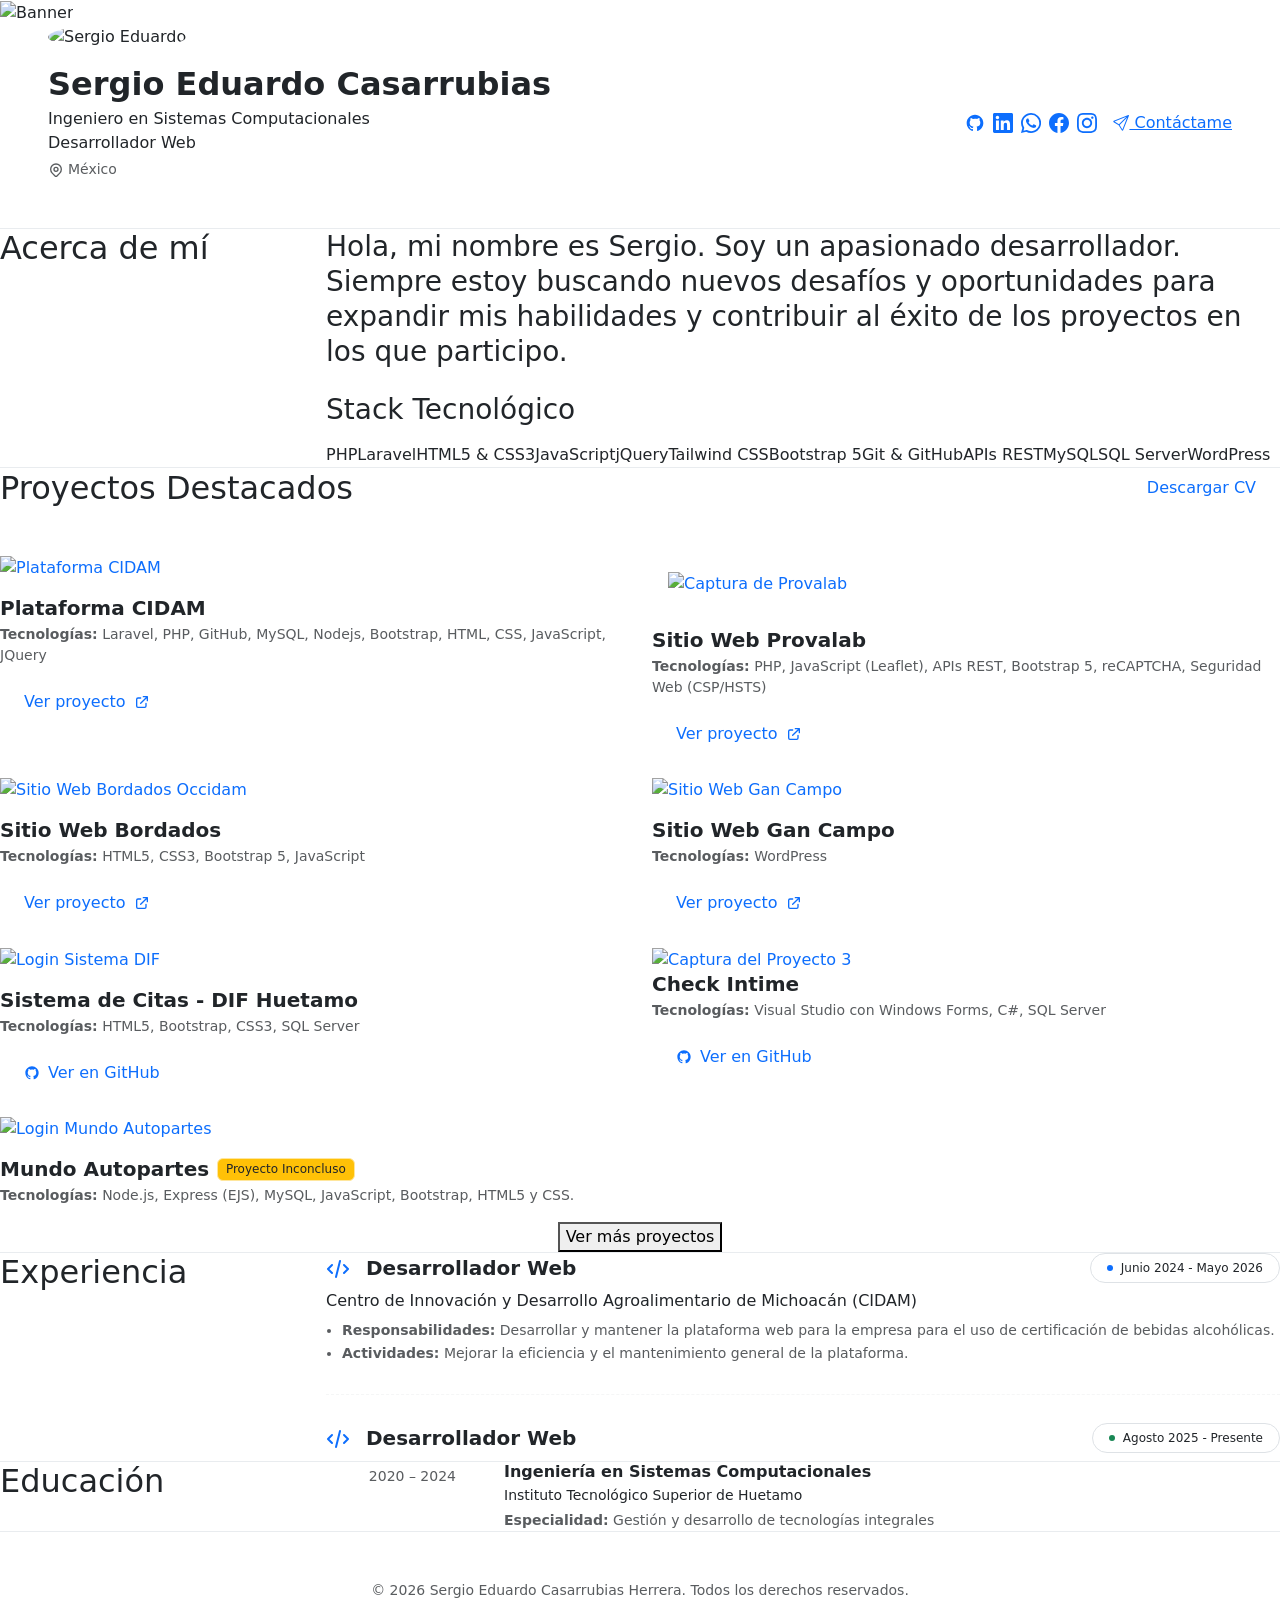
==== index.html @ d7d3e7ab "fix: ocultar proyectos qualitechai" ====
<!DOCTYPE html>
<html lang="es">

<head>
    <meta charset="UTF-8">
    <meta name="viewport" content="width=device-width, initial-scale=1.0">
    <title>Portafolio - Sergio Eduardo</title>
    <meta name="description"
        content="Portafolio de Sergio Eduardo Casarrubias, desarrollador web especializado en Laravel, PHP y Bootstrap.">
    <meta name="keywords"
        content="desarrollador web México, Laravel developer, PHP, Bootstrap 5, programador backend, portafolio desarrollador">
    <meta name="author" content="Sergio Eduardo Casarrubias">

    <meta property="og:image:width" content="1200">
    <meta property="og:image:height" content="630">
    <meta property="og:locale" content="es_MX">
    <meta property="og:site_name" content="Portafolio Sergio Eduardo">
    <meta property="og:title" content="Sergio Eduardo | Desarrollador Web">
    <meta property="og:description"
        content="Portafolio profesional con proyectos en Laravel, PHP y desarrollo web moderno.">
    <meta property="og:image" content="https://sergio-eduardo500.github.io/porta/src/images/logo.png">
    <meta property="og:url" content="https://sergio-eduardo500.github.io/porta/">
    <meta property="og:type" content="website">

    <meta name="twitter:card" content="summary_large_image">
    <meta name="twitter:title" content="Sergio Eduardo | Desarrollador Web">
    <meta name="twitter:description" content="Portafolio profesional con proyectos en Laravel y PHP.">
    <meta name="twitter:image" content="https://sergio-eduardo500.github.io/porta/src/images/logo.png">

    <meta name="robots" content="index, follow">
    <meta name="theme-color" content="#A1A1A1">

    <link rel="canonical" href="https://sergio-eduardo500.github.io/porta/">
    <link rel="apple-touch-icon" href="src/images/logo.png">
    <link rel="icon" href="src/images/logo.png" type="image/png">

    <link href="https://cdn.jsdelivr.net/npm/bootstrap@5.3.2/dist/css/bootstrap.min.css" rel="stylesheet">

    <link href="https://fonts.googleapis.com/css2?family=Inter:wght@400;500;600;700&display=swap" rel="stylesheet">
    <link rel="stylesheet" href="src/styles/style.css">


</head>

<body>

    <main class="main-wrapper">

        <section class="border-bottom border-light-subtle">
            <img src="src/images/hero-sec/wallpaperbetter.com_1680x1050 (2).jpg" alt="Banner" class="hero-banner">

            <div class="px-4 px-md-5 pb-5">
                <div class="avatar-wrapper mb-3">
                    <img src="src/images/hero-sec/WhatsApp Image 2026-04-06 at 1.34.43 PM.jpeg" alt="Sergio Eduardo"
                        class="avatar-img rounded-circle">
                    <span class="status-dot rounded-circle"></span>
                </div>

                <div class="d-flex flex-column flex-md-row justify-content-between align-items-md-center gap-4">
                    <div>
                        <h1 class="fs-2 fw-semibold mb-1">Sergio Eduardo Casarrubias</h1>
                        <p class="text-purple fw-medium mb-1">
                            Ingeniero en Sistemas Computacionales <br>Desarrollador Web
                        </p>
                        <!--  <p class="text-purple fw-medium mb-1">Desarrollador Web</p> -->
                        <p class="text-muted small d-flex align-items-center gap-1 mb-0">
                            <svg width="16" height="16" fill="none" stroke="currentColor" viewBox="0 0 24 24">
                                <path stroke-linecap="round" stroke-linejoin="round" stroke-width="2"
                                    d="M17.657 16.657L13.414 20.9a1.998 1.998 0 01-2.827 0l-4.243-4.243a8 8 0 1111.314 0z">
                                </path>
                                <path stroke-linecap="round" stroke-linejoin="round" stroke-width="2"
                                    d="M15 11a3 3 0 11-6 0 3 3 0 016 0z"></path>
                            </svg>
                            México
                        </p>
                    </div>

                    <div class="d-flex align-items-center gap-2 flex-wrap flex-md-nowrap">

                        <a href="https://github.com/Sergio-eduardo500" target="_blank" class="social-btn"
                            title="GitHub">
                            <svg width="20" height="20" fill="currentColor" viewBox="0 0 24 24">
                                <path fill-rule="evenodd" clip-rule="evenodd"
                                    d="M12 2C6.477 2 2 6.477 2 12c0 4.42 2.865 8.166 6.839 9.489.5.092.682-.217.682-.482 0-.237-.008-.866-.013-1.699-2.782.603-3.369-1.34-3.369-1.34-.454-1.156-1.11-1.462-1.11-1.462-.908-.62.069-.608.069-.608 1.003.07 1.531 1.03 1.531 1.03.892 1.529 2.341 1.087 2.91.831.092-.646.35-1.086.636-1.336-2.22-.253-4.555-1.11-4.555-4.943 0-1.091.39-1.984 1.029-2.683-.103-.253-.446-1.27.098-2.647 0 0 .84-.269 2.75 1.025A9.578 9.578 0 0112 6.836c.85.004 1.705.114 2.504.336 1.909-1.294 2.747-1.025 2.747-1.025.546 1.377.203 2.394.1 2.647.64.699 1.028 1.592 1.028 2.683 0 3.842-2.339 4.687-4.566 4.935.359.309.678.919.678 1.852 0 1.336-.012 2.415-.012 2.743 0 .267.18.578.688.48C19.138 20.161 22 16.418 22 12c0-5.523-4.477-10-10-10z" />
                            </svg>
                        </a>

                        <a href="https://linkedin.com/in/sergio-casarrubias500" target="_blank" class="social-btn"
                            title="LinkedIn">
                            <svg width="20" height="20" fill="currentColor" viewBox="0 0 24 24">
                                <path
                                    d="M20.447 20.452h-3.554v-5.569c0-1.328-.027-3.037-1.852-3.037-1.853 0-2.136 1.445-2.136 2.939v5.667H9.351V9h3.414v1.561h.046c.477-.9 1.637-1.85 3.37-1.85 3.601 0 4.267 2.37 4.267 5.455v6.286zM5.337 7.433c-1.144 0-2.063-.926-2.063-2.065 0-1.138.92-2.063 2.063-2.063 1.14 0 2.064.925 2.064 2.063 0 1.139-.925 2.065-2.064 2.065zm1.782 13.019H3.555V9h3.564v11.452zM22.225 0H1.771C.792 0 0 .774 0 1.729v20.542C0 23.227.792 24 1.771 24h20.451C23.2 24 24 23.227 24 22.271V1.729C24 .774 23.2 0 22.222 0h.003z" />
                            </svg>
                        </a>
                        <a href="https://wa.me/5214351205089" target="_blank" class="social-btn" title="WhatsApp">
                            <svg width="20" height="20" fill="currentColor" viewBox="0 0 24 24">
                                <path
                                    d="M20.52 3.48A11.94 11.94 0 0012.06 0C5.4 0 .01 5.39.01 12.05c0 2.12.55 4.18 1.6 6L0 24l6.13-1.6a12.02 12.02 0 005.93 1.52h.01c6.66 0 12.05-5.39 12.05-12.05 0-3.22-1.25-6.25-3.6-8.39zM12.07 21.9h-.01a9.9 9.9 0 01-5.05-1.39l-.36-.21-3.64.95.97-3.55-.24-.37a9.86 9.86 0 01-1.52-5.28C2.22 6.6 6.62 2.2 12.06 2.2c2.65 0 5.14 1.03 7.01 2.9a9.86 9.86 0 012.9 7c0 5.45-4.4 9.85-9.9 9.85zm5.44-7.36c-.3-.15-1.77-.87-2.05-.97-.27-.1-.47-.15-.67.15-.2.3-.77.97-.94 1.17-.17.2-.35.22-.65.07-.3-.15-1.26-.46-2.4-1.46-.89-.79-1.49-1.76-1.67-2.06-.17-.3-.02-.46.13-.61.14-.14.3-.35.45-.52.15-.17.2-.3.3-.5.1-.2.05-.37-.02-.52-.07-.15-.67-1.6-.92-2.2-.24-.58-.49-.5-.67-.51h-.57c-.2 0-.52.07-.8.37-.27.3-1.05 1.02-1.05 2.48s1.08 2.87 1.23 3.07c.15.2 2.12 3.24 5.14 4.54.72.31 1.28.5 1.72.64.72.23 1.38.2 1.9.12.58-.09 1.77-.72 2.02-1.42.25-.7.25-1.3.17-1.42-.07-.12-.27-.2-.57-.35z" />
                            </svg>
                        </a>
                        <a href="https://facebook.com/sergiocasarrubias500" target="_blank" class="social-btn"
                            title="Facebook">
                            <svg width="20" height="20" fill="currentColor" viewBox="0 0 24 24">
                                <path
                                    d="M24 12.073c0-6.627-5.373-12-12-12s-12 5.373-12 12c0 5.99 4.388 10.954 10.125 11.854v-8.385H7.078v-3.47h3.047V9.43c0-3.007 1.792-4.669 4.533-4.669 1.312 0 2.686.235 2.686.235v2.953H15.83c-1.491 0-1.956.925-1.956 1.874v2.25h3.328l-.532 3.47h-2.796v8.385C19.612 23.027 24 18.062 24 12.073z" />
                            </svg>
                        </a>

                        <a href="https://instagram.com/sergiokasa5" target="_blank" class="social-btn"
                            title="Instagram">
                            <svg width="20" height="20" fill="currentColor" viewBox="0 0 24 24">
                                <path
                                    d="M12 2.163c3.204 0 3.584.012 4.85.07 3.252.148 4.771 1.691 4.919 4.919.058 1.265.069 1.645.069 4.849 0 3.205-.012 3.584-.069 4.849-.149 3.225-1.664 4.771-4.919 4.919-1.266.058-1.644.07-4.85.07-3.204 0-3.584-.012-4.849-.07-3.26-.149-4.771-1.699-4.919-4.92-.058-1.265-.07-1.644-.07-4.849 0-3.204.013-3.583.07-4.849.149-3.227 1.664-4.771 4.919-4.919 1.266-.057 1.645-.069 4.849-.069zm0-2.163c-3.259 0-3.667.014-4.947.072-4.358.2-6.78 2.618-6.98 6.98-.059 1.281-.073 1.689-.073 4.948 0 3.259.014 3.668.072 4.948.2 4.358 2.618 6.78 6.98 6.98 1.281.058 1.689.072 4.948.072 3.259 0 3.668-.014 4.948-.072 4.354-.2 6.782-2.618 6.979-6.98.059-1.28.073-1.689.073-4.948 0-3.259-.014-3.667-.072-4.947-.196-4.354-2.617-6.78-6.979-6.98-1.281-.059-1.69-.073-4.949-.073zm0 5.838c-3.403 0-6.162 2.759-6.162 6.162s2.759 6.163 6.162 6.163 6.162-2.759 6.162-6.163c0-3.403-2.759-6.162-6.162-6.162zm0 10.162c-2.209 0-4-1.79-4-4 0-2.209 1.791-4 4-4s4 1.791 4 4c0 2.21-1.791 4-4 4zm6.406-11.845c-.796 0-1.441.645-1.441 1.44s.645 1.44 1.441 1.44c.795 0 1.439-.645 1.439-1.44s-.644-1.44-1.439-1.44z" />
                            </svg>
                        </a>


                        <a href="mailto:sergiocasarrubias500@gmail.com" class="btn-contacto ms-2">
                            <svg width="16" height="16" fill="currentColor" viewBox="0 0 16 16">
                                <path
                                    d="M15.854.146a.5.5 0 0 1 .11.54l-5.819 14.547a.75.75 0 0 1-1.329.124l-3.178-4.995L.643 7.184a.75.75 0 0 1 .124-1.33L15.314.037a.5.5 0 0 1 .54.11ZM6.636 10.07l2.761 4.338L14.13 2.576 6.636 10.07Zm6.787-8.201L1.591 6.602l4.339 2.76 7.494-7.493Z" />
                            </svg>
                            Contáctame
                        </a>
                    </div>

                </div>
            </div>
        </section>

        <section class="section-padding border-bottom border-light-subtle bg-about-me">
            <div class="row">
                <div class="col-12 col-md-3 mb-4 mb-md-0">
                    <h2 class="section-title">
                        Acerca de mí
                    </h2>
                </div>
                <div class="col-12 col-md-9">
                    <p class="fs-3 text-dark lh-sm mb-4">
                        Hola, mi nombre es Sergio. Soy un <span class="bg-highlight">apasionado desarrollador</span>.
                        Siempre estoy buscando nuevos desafíos y oportunidades para expandir mis habilidades y
                        contribuir al éxito de los proyectos en los que participo.
                    </p>

                    <div>
                        <h3 class="section-title mb-3">Stack Tecnológico</h3>
                        <div class="d-flex flex-wrap">
                            <span class="service-tag">PHP</span>
                            <span class="service-tag">Laravel</span>
                            <span class="service-tag">HTML5 & CSS3</span>
                            <span class="service-tag">JavaScript</span>
                            <span class="service-tag">jQuery</span>
                            <span class="service-tag">Tailwind CSS</span>
                            <span class="service-tag">Bootstrap 5</span>
                            <span class="service-tag">Git & GitHub</span>
                            <span class="service-tag">APIs REST</span>
                            <span class="service-tag">MySQL</span>
                            <span class="service-tag">SQL Server</span>
                            <span class="service-tag">WordPress</span>
                        </div>
                    </div>
                </div>
            </div>
        </section>

        <section class="section-padding border-bottom border-light-subtle">
            <div
                class="d-flex flex-column flex-md-row justify-content-between align-items-start align-items-md-center mb-5 gap-3">
                <h2 class="section-title mb-0">Proyectos Destacados</h2>
                <a href="src/docs/CV_Sergio_Eduardo_2026.pdf" download
                    class="btn-contacto rounded-5 px-4 py-2 text-decoration-none">
                    Descargar CV
                </a>
            </div>

            <div class="row g-4">

                <div class="col-12 col-md-6 work-card">
                    <!-- <div class="work-card-img-wrapper rounded-1 mb-3">
                        <img src="src/images/occidam_login.png" alt="Plataforma CIDAM" class="work-card-img">
                    </div> -->
                    <a href="detalle.html?id=cidam" class="text-decoration-none d-block">
                        <div class="work-card-img-wrapper rounded-1 mb-3 hover-zoom"> <img
                                src="src/images/occidam_login.png" alt="Plataforma CIDAM" class="work-card-img">
                        </div>
                    </a>

                    <h3 class="fs-5 fw-semibold text-dark mb-1">Plataforma CIDAM</h3>
                    <p class="text-muted small mb-3"><strong>Tecnologías:</strong> Laravel, PHP, GitHub, MySQL, Nodejs,
                        Bootstrap, HTML, CSS,
                        JavaScript, JQuery</p>

                    <a href="https://occidam.com/login" target="_blank"
                        class="btn-contacto rounded-pill btn-sm d-inline-flex align-items-center gap-2 px-4 py-2 text-decoration-none fw-medium">
                        Ver proyecto
                        <svg width="16" height="16" fill="none" stroke="currentColor" stroke-width="2"
                            viewBox="0 0 24 24">
                            <path stroke-linecap="round" stroke-linejoin="round"
                                d="M10 6H6a2 2 0 00-2 2v10a2 2 0 002 2h10a2 2 0 002-2v-4M14 4h6m0 0v6m0-6L10 14"></path>
                        </svg>
                    </a>
                </div>

                <!-- <div class="col-12 col-md-6 work-card">
                    <a href="detalle.html?id=qualitechai" class="text-decoration-none d-block">
                        <div class="work-card-img-wrapper rounded-1 mb-3">
                            <img src="src/images/qualitechai/sgc.qualitechai.com_login.png" alt="Qualitech AI"
                                class="work-card-img">
                        </div>
                    </a>
                    <h3 class="fs-5 fw-semibold text-dark mb-1">Qualitech AI</h3>
                    <p class="text-muted small mb-3"><strong>Tecnologías:</strong> Laravel, PHP, GitHub, MySQL, Nodejs,
                        Bootstrap4, HTML, CSS,
                        JavaScript, JQuery</p>

                    <a href="https://sgc.qualitechai.com/login" target="_blank"
                        class="btn-contacto rounded-pill btn-sm d-inline-flex align-items-center gap-2 px-4 py-2 text-decoration-none fw-medium">
                        Ver proyecto
                        <svg width="16" height="16" fill="none" stroke="currentColor" stroke-width="2"
                            viewBox="0 0 24 24">
                            <path stroke-linecap="round" stroke-linejoin="round"
                                d="M10 6H6a2 2 0 00-2 2v10a2 2 0 002 2h10a2 2 0 002-2v-4M14 4h6m0 0v6m0-6L10 14"></path>
                        </svg>
                    </a>
                </div> -->

                <div class="col-12 col-md-6 work-card">
                    <a href="detalle.html?id=provalab" class="text-decoration-none d-block">
                        <div class="work-card-img-wrapper rounded-1 mb-3">
                            <img src="src/images/provalab/provalab.occidam.com_login.png" alt="Captura de Provalab"
                                class="work-card-img" style="object-fit: contain; padding: 1rem;">
                        </div>
                    </a>

                    <h3 class="fs-5 fw-semibold text-dark mb-1">Sitio Web Provalab</h3>
                    <p class="text-muted small mb-3">
                        <strong>Tecnologías:</strong> PHP, JavaScript (Leaflet), APIs REST, Bootstrap 5, reCAPTCHA,
                        Seguridad Web (CSP/HSTS)
                    </p>
                    <a href="https://provalab.occidam.com/" target="_blank"
                        class="btn-contacto rounded-pill btn-sm d-inline-flex align-items-center gap-2 px-4 py-2 text-decoration-none fw-medium">
                        Ver proyecto
                        <svg width="16" height="16" fill="none" stroke="currentColor" stroke-width="2"
                            viewBox="0 0 24 24">
                            <path stroke-linecap="round" stroke-linejoin="round"
                                d="M10 6H6a2 2 0 00-2 2v10a2 2 0 002 2h10a2 2 0 002-2v-4M14 4h6m0 0v6m0-6L10 14"></path>
                        </svg>
                    </a>
                </div>


               <!--  <div class="col-12 col-md-6 work-card">
                    <a href="detalle.html?id=sitio-qualitechai" class="text-decoration-none d-block">
                        <div class="work-card-img-wrapper rounded-1 mb-3">
                            <img src="src/images/qualitechai/qualitechai.com_index.png" alt="Sitio Web Qualitech AI"
                                class="work-card-img">
                        </div>
                    </a>
                    <h3 class="fs-5 fw-semibold text-dark mb-1">Sitio Web Qualitech AI</h3>

                    <p class="text-muted small mb-3">
                        <strong>Tecnologías:</strong> Tailwind CSS, PHP, JavaScript, HTML5
                    </p>

                    <a href="https://qualitechai.com/" target="_blank"
                        class="btn-contacto rounded-pill btn-sm d-inline-flex align-items-center gap-2 px-4 py-2 text-decoration-none fw-medium">
                        Ver proyecto
                        <svg width="16" height="16" fill="none" stroke="currentColor" stroke-width="2"
                            viewBox="0 0 24 24">
                            <path stroke-linecap="round" stroke-linejoin="round"
                                d="M10 6H6a2 2 0 00-2 2v10a2 2 0 002 2h10a2 2 0 002-2v-4M14 4h6m0 0v6m0-6L10 14"></path>
                        </svg>
                    </a>
                </div> -->

                <div class="col-12 col-md-6 work-card proyecto-extra">
                    <a href="detalle.html?id=sitio-bordados" class="text-decoration-none d-block">
                        <div class="work-card-img-wrapper rounded-1 mb-3">
                            <img src="src/images/bordados/bordados.occidam.com_index.html.png"
                                alt="Sitio Web Bordados Occidam" class="work-card-img">
                        </div>
                    </a>


                    <h3 class="fs-5 fw-semibold text-dark mb-1">Sitio Web Bordados</h3>

                    <p class="text-muted small mb-3">
                        <strong>Tecnologías:</strong> HTML5, CSS3, Bootstrap 5, JavaScript
                    </p>

                    <a href="https://bordados.occidam.com/index.html" target="_blank"
                        class="btn-contacto rounded-pill btn-sm d-inline-flex align-items-center gap-2 px-4 py-2 text-decoration-none fw-medium">
                        Ver proyecto
                        <svg width="16" height="16" fill="none" stroke="currentColor" stroke-width="2"
                            viewBox="0 0 24 24">
                            <path stroke-linecap="round" stroke-linejoin="round"
                                d="M10 6H6a2 2 0 00-2 2v10a2 2 0 002 2h10a2 2 0 002-2v-4M14 4h6m0 0v6m0-6L10 14"></path>
                        </svg>
                    </a>
                </div>

                <div class="col-12 col-md-6 work-card proyecto-extra">
                    <a href="detalle.html?id=sitio-gan-campo" class="text-decoration-none d-block">
                        <div class="work-card-img-wrapper rounded-1 mb-3">
                            <img src="src/images/gan_campo/gancampo.com.png" alt="Sitio Web Gan Campo"
                                class="work-card-img">
                        </div>
                    </a>
                    <h3 class="fs-5 fw-semibold text-dark mb-1">Sitio Web Gan Campo</h3>

                    <p class="text-muted small mb-3">
                        <strong>Tecnologías:</strong> WordPress
                    </p>

                    <a href="https://gancampo.com/" target="_blank"
                        class="btn-contacto rounded-pill btn-sm d-inline-flex align-items-center gap-2 px-4 py-2 text-decoration-none fw-medium">
                        Ver proyecto
                        <svg width="16" height="16" fill="none" stroke="currentColor" stroke-width="2"
                            viewBox="0 0 24 24">
                            <path stroke-linecap="round" stroke-linejoin="round"
                                d="M10 6H6a2 2 0 00-2 2v10a2 2 0 002 2h10a2 2 0 002-2v-4M14 4h6m0 0v6m0-6L10 14"></path>
                        </svg>
                    </a>
                </div>

                <div class="col-12 col-md-6 work-card proyecto-extra">
                    <a href="detalle.html?id=sistema-citas-dif" class="text-decoration-none d-block">
                        <div class="work-card-img-wrapper rounded-1 mb-3">
                            <img src="src/images/dif/login-dif.png" alt="Login Sistema DIF" class="work-card-img"
                                style="object-fit: cover;">
                        </div>
                    </a>
                    <h3 class="fs-5 fw-semibold text-dark mb-1">Sistema de Citas - DIF Huetamo</h3>
                   
                    <p class="text-muted small mb-3">
                        <strong>Tecnologías:</strong> HTML5, Bootstrap, CSS3, SQL Server
                    </p>
                    <a href="https://github.com/Sergio-eduardo500/AppDIF-Huetamo.git" target="_blank"
                        class="btn-contacto rounded-pill btn-sm d-inline-flex align-items-center gap-2 px-4 py-2 text-decoration-none fw-medium">
                        <svg width="16" height="16" fill="currentColor" viewBox="0 0 24 24">
                            <path fill-rule="evenodd" clip-rule="evenodd"
                                d="M12 2C6.477 2 2 6.477 2 12c0 4.42 2.865 8.166 6.839 9.489.5.092.682-.217.682-.482 0-.237-.008-.866-.013-1.699-2.782.603-3.369-1.34-3.369-1.34-.454-1.156-1.11-1.462-1.11-1.462-.908-.62.069-.608.069-.608 1.003.07 1.531 1.03 1.531 1.03.892 1.529 2.341 1.087 2.91.831.092-.646.35-1.086.636-1.336-2.22-.253-4.555-1.11-4.555-4.943 0-1.091.39-1.984 1.029-2.683-.103-.253-.446-1.27.098-2.647 0 0 .84-.269 2.75 1.025A9.578 9.578 0 0112 6.836c.85.004 1.705.114 2.504.336 1.909-1.294 2.747-1.025 2.747-1.025.546 1.377.203 2.394.1 2.647.64.699 1.028 1.592 1.028 2.683 0 3.842-2.339 4.687-4.566 4.935.359.309.678.919.678 1.852 0 1.336-.012 2.415-.012 2.743 0 .267.18.578.688.48C19.138 20.161 22 16.418 22 12c0-5.523-4.477-10-10-10z" />
                        </svg>
                        Ver en GitHub
                    </a> 
                </div>

                <div class="col-12 col-md-6 work-card proyecto-extra" role="button">
                    <a href="detalle.html?id=check-intime" class="text-decoration-none d-block">
                        <div class="work-card-img-wrapper rounded-1">
                            <img src="src/images/check/login_S.png" alt="Captura del Proyecto 3" class="work-card-img">
                        </div>
                    </a>
                    <h3 class="fs-5 fw-semibold text-dark mb-1">Check Intime</h3>
                    <p class="text-muted small"><strong>Tecnologías:</strong> Visual Studio con Windows Forms, C#, SQL
                        Server</p>
                     <a href="https://github.com/Sergio-eduardo500/check-intime.git" target="_blank"
                        class="btn-contacto rounded-pill btn-sm d-inline-flex align-items-center gap-2 px-4 py-2 text-decoration-none fw-medium">
                        <svg width="16" height="16" fill="currentColor" viewBox="0 0 24 24">
                            <path fill-rule="evenodd" clip-rule="evenodd"
                                d="M12 2C6.477 2 2 6.477 2 12c0 4.42 2.865 8.166 6.839 9.489.5.092.682-.217.682-.482 0-.237-.008-.866-.013-1.699-2.782.603-3.369-1.34-3.369-1.34-.454-1.156-1.11-1.462-1.11-1.462-.908-.62.069-.608.069-.608 1.003.07 1.531 1.03 1.531 1.03.892 1.529 2.341 1.087 2.91.831.092-.646.35-1.086.636-1.336-2.22-.253-4.555-1.11-4.555-4.943 0-1.091.39-1.984 1.029-2.683-.103-.253-.446-1.27.098-2.647 0 0 .84-.269 2.75 1.025A9.578 9.578 0 0112 6.836c.85.004 1.705.114 2.504.336 1.909-1.294 2.747-1.025 2.747-1.025.546 1.377.203 2.394.1 2.647.64.699 1.028 1.592 1.028 2.683 0 3.842-2.339 4.687-4.566 4.935.359.309.678.919.678 1.852 0 1.336-.012 2.415-.012 2.743 0 .267.18.578.688.48C19.138 20.161 22 16.418 22 12c0-5.523-4.477-10-10-10z" />
                        </svg>
                        Ver en GitHub
                    </a> 
                </div>

                <div class="col-12 col-md-6 work-card proyecto-extra">
                    <a href="detalle.html?id=mundo-autopartes" class="text-decoration-none d-block">
                        <div class="work-card-img-wrapper rounded-1 mb-3">
                            <img src="src/images/Autopartes/login_mundoA.png" alt="Login Mundo Autopartes"
                                class="work-card-img" style="object-fit: cover;">
                        </div>
                    </a>

                    <div class="d-flex align-items-center gap-2 mb-1">
                        <h3 class="fs-5 fw-semibold text-dark mb-0">Mundo Autopartes</h3>
                        <span class="badge bg-warning text-dark border border-warning-subtle small fw-medium">Proyecto
                            Inconcluso</span>
                    </div>

                    <p class="text-muted small mb-3">
                        <strong>Tecnologías:</strong> Node.js, Express (EJS), MySQL, JavaScript, Bootstrap, HTML5 y CSS.
                    </p>

                    <!--  <a href="https://github.com/Sergio-eduardo500/TU_REPOSITORIO" target="_blank"
                        class="btn btn-dark rounded-pill btn-sm d-inline-flex align-items-center gap-2 px-4 py-2 text-decoration-none fw-medium">
                        <svg width="16" height="16" fill="currentColor" viewBox="0 0 24 24">
                            <path fill-rule="evenodd" clip-rule="evenodd"
                                d="M12 2C6.477 2 2 6.477 2 12c0 4.42 2.865 8.166 6.839 9.489.5.092.682-.217.682-.482 0-.237-.008-.866-.013-1.699-2.782.603-3.369-1.34-3.369-1.34-.454-1.156-1.11-1.462-1.11-1.462-.908-.62.069-.608.069-.608 1.003.07 1.531 1.03 1.531 1.03.892 1.529 2.341 1.087 2.91.831.092-.646.35-1.086.636-1.336-2.22-.253-4.555-1.11-4.555-4.943 0-1.091.39-1.984 1.029-2.683-.103-.253-.446-1.27.098-2.647 0 0 .84-.269 2.75 1.025A9.578 9.578 0 0112 6.836c.85.004 1.705.114 2.504.336 1.909-1.294 2.747-1.025 2.747-1.025.546 1.377.203 2.394.1 2.647.64.699 1.028 1.592 1.028 2.683 0 3.842-2.339 4.687-4.566 4.935.359.309.678.919.678 1.852 0 1.336-.012 2.415-.012 2.743 0 .267.18.578.688.48C19.138 20.161 22 16.418 22 12c0-5.523-4.477-10-10-10z" />
                        </svg>
                        Ver código en GitHub
                    </a> -->
                </div>


            </div>

            <div class="text-center mt-0">
                <button id="btnVerMas" class="btn-ver-mas">
                    Ver más proyectos
                </button>
            </div>

        </section>

        <section class="section-padding border-bottom border-light-subtle">
            <div class="row">
                <div class="col-12 col-md-3 mb-4 mb-md-0">
                    <h2 class="section-title">Experiencia</h2>
                </div>

                <div class="col-12 col-md-9 d-flex flex-column gap-4">
                    <div>
                        <div
                            class="d-flex flex-column flex-md-row justify-content-between align-items-start align-items-md-center mb-2 gap-2">
                            <div class="d-flex align-items-center gap-3">
                                <div class="text-primary" style="width: 24px; height: 24px;">
                                    <svg fill="none" stroke="currentColor" stroke-width="2" viewBox="0 0 24 24">
                                        <path stroke-linecap="round" stroke-linejoin="round"
                                            d="M10 20l4-16m4 4l4 4-4 4M6 16l-4-4 4-4"></path>
                                    </svg>
                                </div>
                                <h3 class="fs-5 fw-semibold mb-0">Desarrollador Web</h3>
                            </div>
                            <span
                                class="badge bg-white text-dark border rounded-pill fw-normal px-3 py-2 d-flex align-items-center gap-2">
                                <span class="bg-primary rounded-circle" style="width: 6px; height: 6px;"></span>
                                Junio 2024 - Mayo 2026
                            </span>
                        </div>

                        <h4 class="fs-6 text-dark mb-2">Centro de Innovación y Desarrollo Agroalimentario de Michoacán
                            (CIDAM)</h4>

                        <ul class="text-muted small ps-3 mb-0" style="line-height: 1.7;">
                            <li><strong>Responsabilidades:</strong> Desarrollar y mantener la plataforma web para la
                                empresa para el uso de certificación de bebidas alcohólicas.</li>
                            <li><strong>Actividades:</strong> Mejorar la eficiencia y el mantenimiento general de la
                                plataforma.</li>
                        </ul>
                    </div>

                    <!-- section 2 -->
                    <hr class="border-secondary border-opacity-25 border-dashed my-1" style="border-style: dashed;">

                    <div>
                        <div
                            class="d-flex flex-column flex-md-row justify-content-between align-items-start align-items-md-center mb-2 gap-2">
                            <div class="d-flex align-items-center gap-3">
                                <div class="text-primary" style="width: 24px; height: 24px;">
                                    <svg fill="none" stroke="currentColor" stroke-width="2" viewBox="0 0 24 24">
                                        <path stroke-linecap="round" stroke-linejoin="round"
                                            d="M10 20l4-16m4 4l4 4-4 4M6 16l-4-4 4-4"></path>
                                    </svg>
                                </div>
                                <h3 class="fs-5 fw-semibold mb-0">Desarrollador Web</h3>
                            </div>
                            <span
                                class="badge bg-white text-dark border rounded-pill fw-normal px-3 py-2 d-flex align-items-center gap-2">
                                <span class="bg-success rounded-circle" style="width: 6px; height: 6px;"></span>
                                Agosto 2025 - Presente </span>
                        </div>
                        <!-- <h4 class="fs-6 text-dark mb-2">Qualitech AI</h4>
                        <ul class="text-muted small ps-3 mb-0" style="line-height: 1.7;">
                            <li><strong>Proyecto Principal:</strong> Desarrollo del Sistema de Gestión de Calidad
                                (ERP-17025) para la automatización, trazabilidad y control de procesos en laboratorios y
                                entornos regulados.</li>
                            <li><strong>Actividades:</strong> Creación de plataformas empresariales a medida, desarrollo
                                de sitios web desde cero y optimización de interfaces centradas en la experiencia del
                                usuario.</li>
                            <li><strong>Tecnologías:</strong> PHP, Laravel, JavaScript, HTML5 y CSS3.</li>
                        </ul> -->
                    </div>

                </div>
            </div>
        </section>


        <section class="section-padding border-bottom border-light-subtle">
            <div class="row">
                <div class="col-12 col-md-3 mb-4 mb-md-0">
                    <h2 class="section-title">Educación</h2>
                </div>
                <div class="col-12 col-md-9 timeline-container">
                    <div class="timeline-line"></div>

                    <div class="d-flex flex-column gap-5">
                        <div class="d-flex flex-column flex-md-row gap-2 gap-md-4">
                            <div class="text-muted small timeline-date text-md-end pt-1"
                                style="width: 130px; flex-shrink: 0;">2020 – 2024</div>
                            <div class="timeline-dot flex-shrink-0"></div>
                            <div>
                                <h4 class="fs-6 fw-semibold mb-1">Ingeniería en Sistemas Computacionales</h4>
                                <p class="text-dark fw-medium small mb-1">Instituto Tecnológico Superior de Huetamo</p>
                                <p class="text-muted small mb-0"><strong>Especialidad:</strong> Gestión y desarrollo de
                                    tecnologías integrales</p>
                            </div>
                        </div>
                    </div>
                </div>
            </div>
        </section>




    </main>
    <footer class="py-4 mt-4 text-center text-muted small">
        <p class="mb-1">&copy; 2026 Sergio Eduardo Casarrubias Herrera. Todos los derechos reservados.</p>
        <p class="mb-0">
        </p>
    </footer>

    <script src="src/js/main.js"></script>
    <script src="https://cdn.jsdelivr.net/npm/bootstrap@5.3.2/dist/js/bootstrap.bundle.min.js"></script>
</body>

</html>
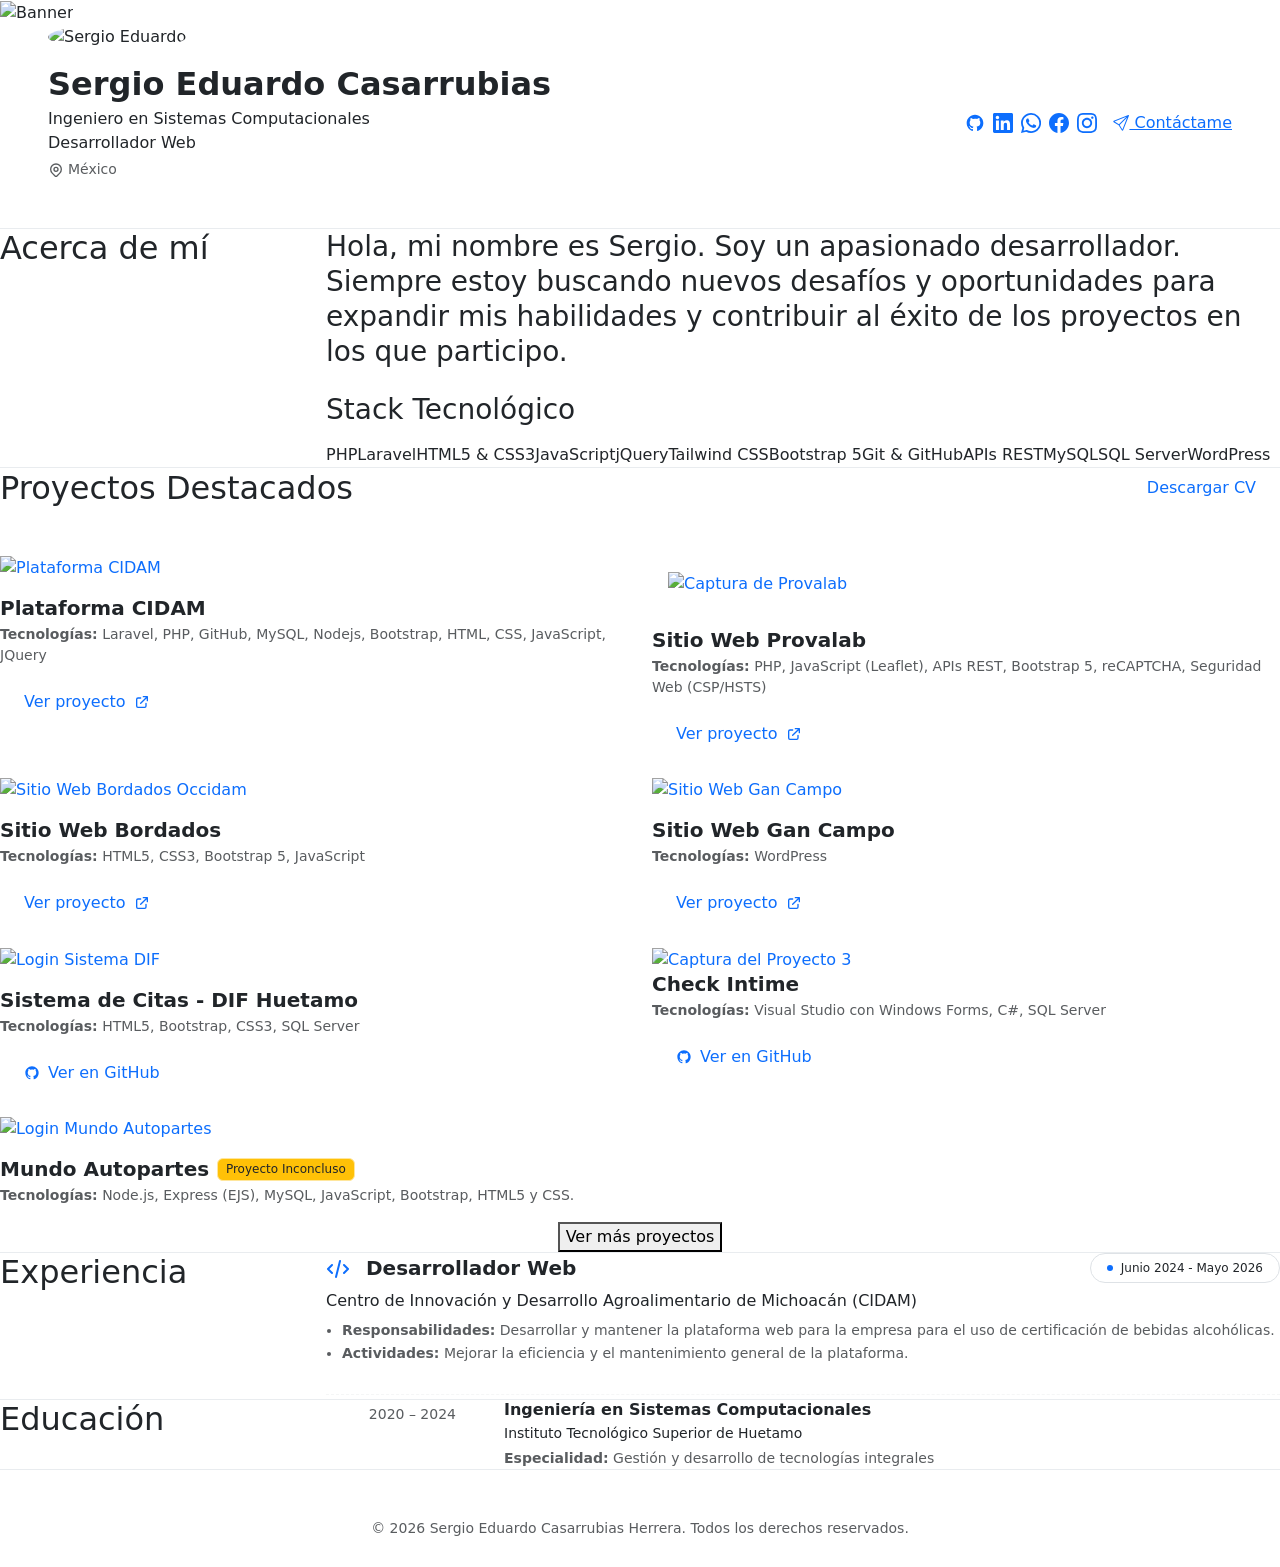
==== commit 181f7590: ",...." ====
--- a/index.html
+++ b/index.html
@@ -443,7 +443,7 @@
                     <!-- section 2 -->
                     <hr class="border-secondary border-opacity-25 border-dashed my-1" style="border-style: dashed;">
 
-                    <div>
+                    <!-- <div>
                         <div
                             class="d-flex flex-column flex-md-row justify-content-between align-items-start align-items-md-center mb-2 gap-2">
                             <div class="d-flex align-items-center gap-3">
@@ -460,7 +460,7 @@
                                 <span class="bg-success rounded-circle" style="width: 6px; height: 6px;"></span>
                                 Agosto 2025 - Presente </span>
                         </div>
-                        <!-- <h4 class="fs-6 text-dark mb-2">Qualitech AI</h4>
+                        <h4 class="fs-6 text-dark mb-2">Qualitech AI</h4>
                         <ul class="text-muted small ps-3 mb-0" style="line-height: 1.7;">
                             <li><strong>Proyecto Principal:</strong> Desarrollo del Sistema de Gestión de Calidad
                                 (ERP-17025) para la automatización, trazabilidad y control de procesos en laboratorios y
@@ -469,8 +469,8 @@
                                 de sitios web desde cero y optimización de interfaces centradas en la experiencia del
                                 usuario.</li>
                             <li><strong>Tecnologías:</strong> PHP, Laravel, JavaScript, HTML5 y CSS3.</li>
-                        </ul> -->
-                    </div>
+                        </ul>
+                    </div> -->
 
                 </div>
             </div>
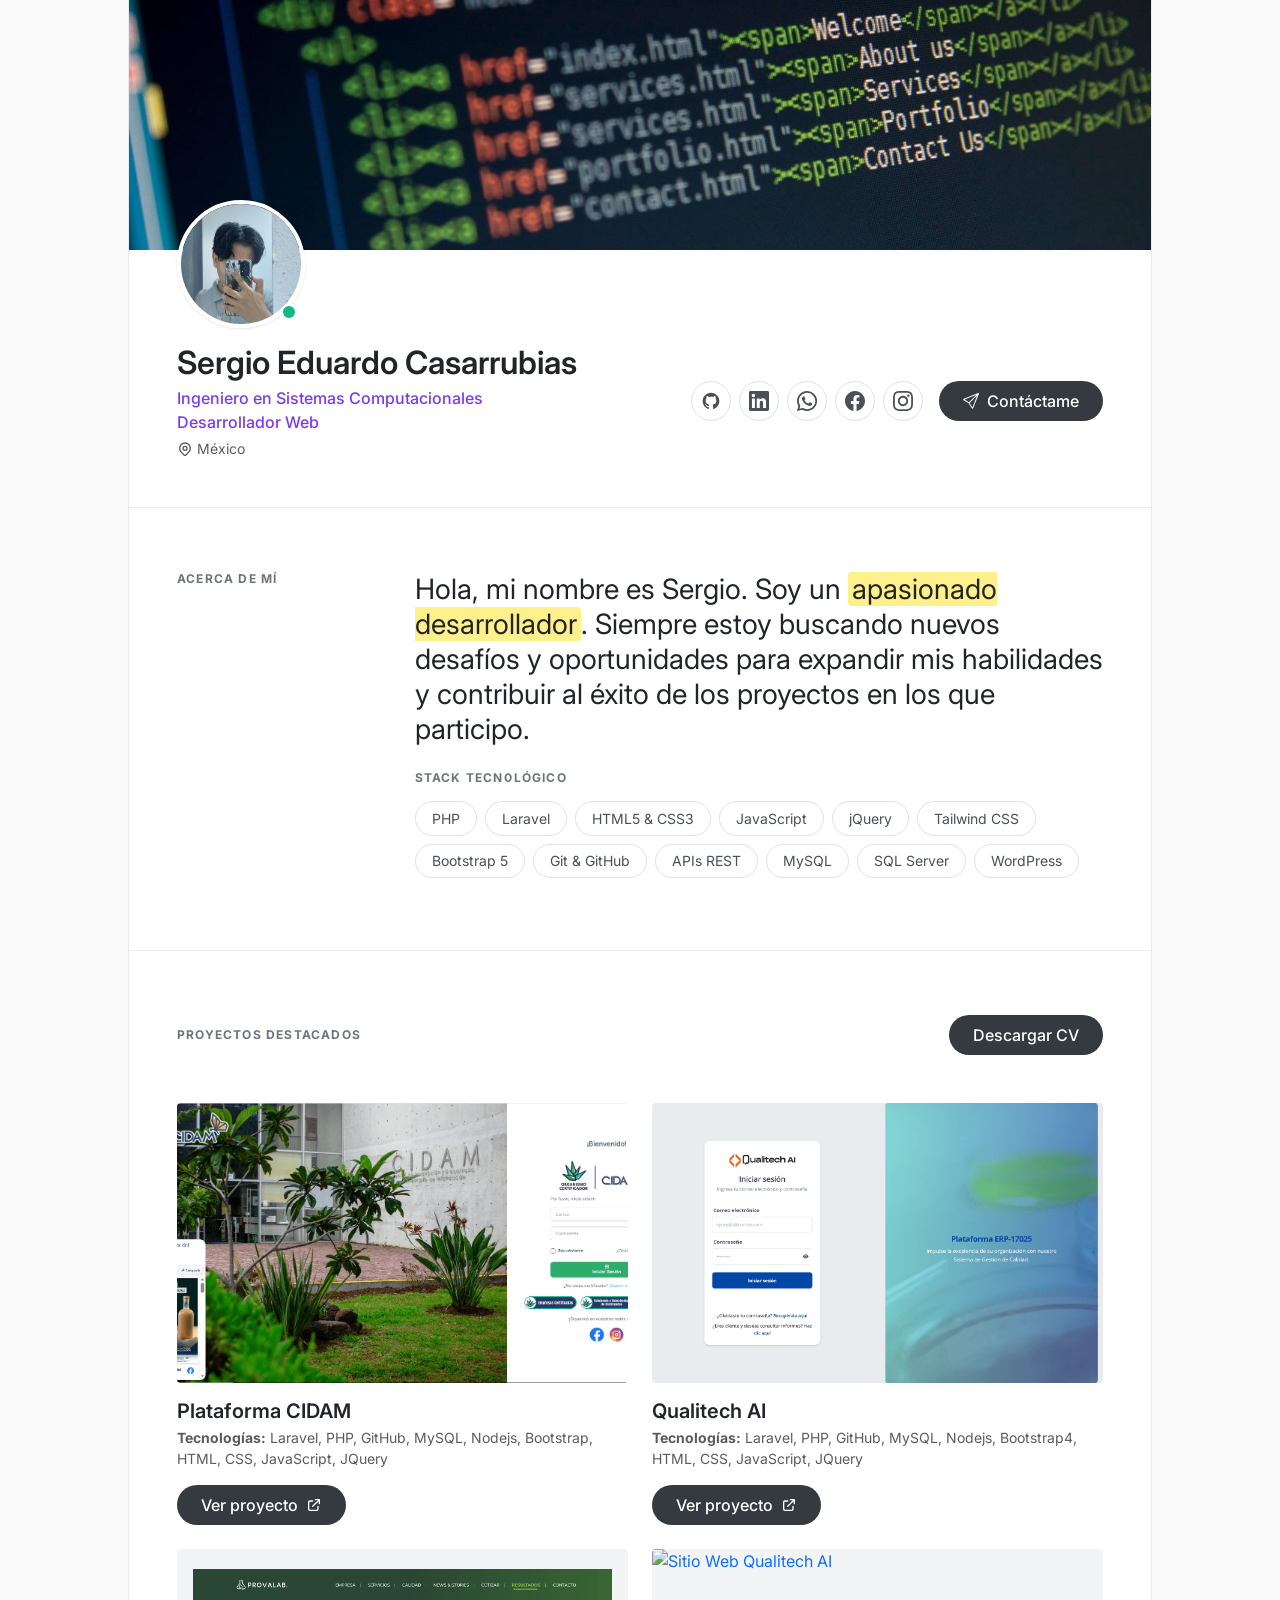
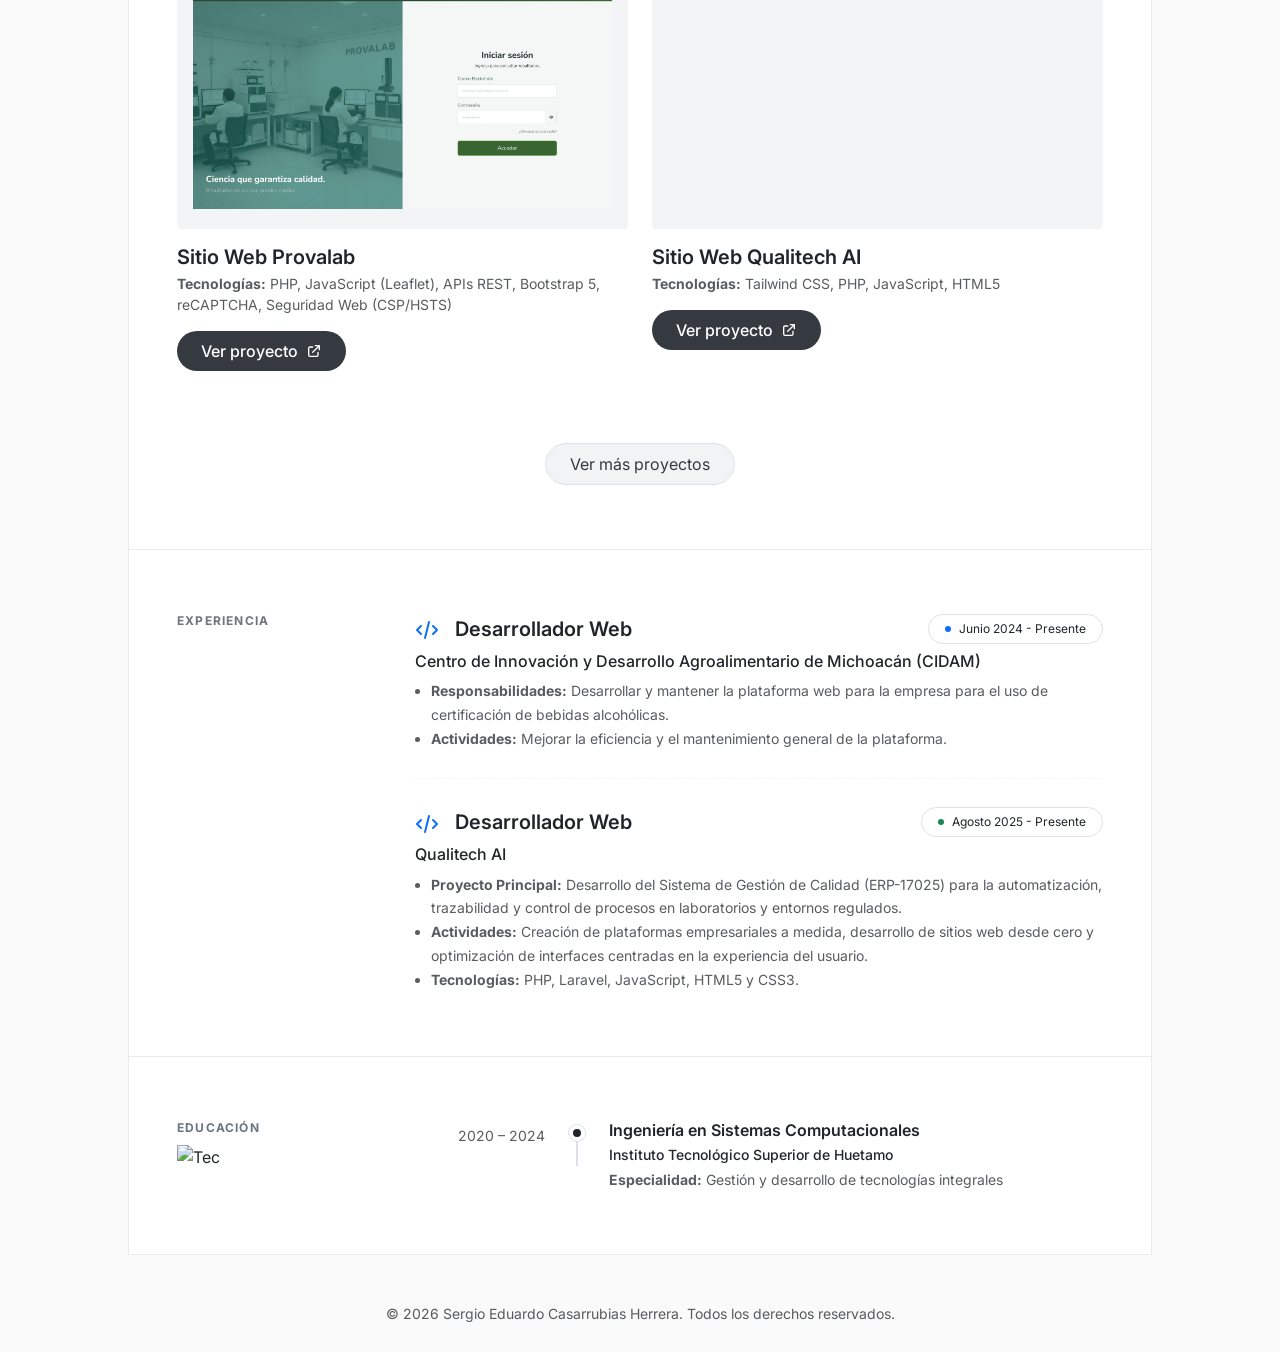
==== commit 379920a8: "Refactor code structure for improved readability and maintainability" ====
--- a/index.html
+++ b/index.html
@@ -51,7 +51,7 @@
 
             <div class="px-4 px-md-5 pb-5">
                 <div class="avatar-wrapper mb-3">
-                    <img src="src/images/hero-sec/WhatsApp Image 2026-04-06 at 1.34.43 PM.jpeg" alt="Sergio Eduardo"
+                    <img src="src/images/hero-sec/photo_profile.jpeg" alt="Sergio Eduardo"
                         class="avatar-img rounded-circle">
                     <span class="status-dot rounded-circle"></span>
                 </div>
@@ -201,7 +201,7 @@
                     </a>
                 </div>
 
-                <!-- <div class="col-12 col-md-6 work-card">
+                <div class="col-12 col-md-6 work-card">
                     <a href="detalle.html?id=qualitechai" class="text-decoration-none d-block">
                         <div class="work-card-img-wrapper rounded-1 mb-3">
                             <img src="src/images/qualitechai/sgc.qualitechai.com_login.png" alt="Qualitech AI"
@@ -222,7 +222,7 @@
                                 d="M10 6H6a2 2 0 00-2 2v10a2 2 0 002 2h10a2 2 0 002-2v-4M14 4h6m0 0v6m0-6L10 14"></path>
                         </svg>
                     </a>
-                </div> -->
+                </div>
 
                 <div class="col-12 col-md-6 work-card">
                     <a href="detalle.html?id=provalab" class="text-decoration-none d-block">
@@ -249,7 +249,7 @@
                 </div>
 
 
-               <!--  <div class="col-12 col-md-6 work-card">
+                <div class="col-12 col-md-6 work-card">
                     <a href="detalle.html?id=sitio-qualitechai" class="text-decoration-none d-block">
                         <div class="work-card-img-wrapper rounded-1 mb-3">
                             <img src="src/images/qualitechai/qualitechai.com_index.png" alt="Sitio Web Qualitech AI"
@@ -271,7 +271,7 @@
                                 d="M10 6H6a2 2 0 00-2 2v10a2 2 0 002 2h10a2 2 0 002-2v-4M14 4h6m0 0v6m0-6L10 14"></path>
                         </svg>
                     </a>
-                </div> -->
+                </div>
 
                 <div class="col-12 col-md-6 work-card proyecto-extra">
                     <a href="detalle.html?id=sitio-bordados" class="text-decoration-none d-block">
@@ -425,7 +425,7 @@
                             <span
                                 class="badge bg-white text-dark border rounded-pill fw-normal px-3 py-2 d-flex align-items-center gap-2">
                                 <span class="bg-primary rounded-circle" style="width: 6px; height: 6px;"></span>
-                                Junio 2024 - Mayo 2026
+                                Junio 2024 - Presente
                             </span>
                         </div>
 
@@ -443,7 +443,7 @@
                     <!-- section 2 -->
                     <hr class="border-secondary border-opacity-25 border-dashed my-1" style="border-style: dashed;">
 
-                    <!-- <div>
+                    <div>
                         <div
                             class="d-flex flex-column flex-md-row justify-content-between align-items-start align-items-md-center mb-2 gap-2">
                             <div class="d-flex align-items-center gap-3">
@@ -470,18 +470,20 @@
                                 usuario.</li>
                             <li><strong>Tecnologías:</strong> PHP, Laravel, JavaScript, HTML5 y CSS3.</li>
                         </ul>
-                    </div> -->
+                    </div>
 
                 </div>
             </div>
         </section>
-
 
         <section class="section-padding border-bottom border-light-subtle">
             <div class="row">
                 <div class="col-12 col-md-3 mb-4 mb-md-0">
                     <h2 class="section-title">Educación</h2>
-                </div>
+                    <img src="src/images/tec.png" alt="Tec" class="logo-tec">
+                </div>
+        
+                
                 <div class="col-12 col-md-9 timeline-container">
                     <div class="timeline-line"></div>
 
@@ -505,6 +507,7 @@
 
 
 
+
     </main>
     <footer class="py-4 mt-4 text-center text-muted small">
         <p class="mb-1">&copy; 2026 Sergio Eduardo Casarrubias Herrera. Todos los derechos reservados.</p>
--- a/src/styles/style.css
+++ b/src/styles/style.css
@@ -0,0 +1,253 @@
+body {
+    font-family: 'Inter', sans-serif;
+    background-color: #fafafa;
+}
+
+/* Contenedor principal que simula una página tipo documento */
+.main-wrapper {
+    max-width: 1024px;
+    margin: 0 auto;
+    background-color: #ffffff;
+    border-left: 1px solid #e9ecef;
+    border-right: 1px solid #e9ecef;
+    min-height: 100vh;
+}
+.bg-about-me {
+    background-image: url('../images/about-me/about-me-bg.svg');
+    background-repeat: no-repeat;
+    background-position: center center;
+    background-size: cover;
+}
+
+/* Hero Image */
+.hero-banner {
+    height: 250px;
+    width: 100%;
+    object-fit: cover;
+    background-color: #e9ecef;
+}
+
+/* Avatar */
+.avatar-wrapper {
+    margin-top: -64px;
+    position: relative;
+    display: inline-block;
+}
+
+.avatar-img {
+    width: 128px;
+    height: 128px;
+    object-fit: cover;
+    border: 4px solid #ffffff;
+    box-shadow: 0 1px 3px rgba(0, 0, 0, 0.1);
+}
+
+.status-dot {
+    width: 16px;
+    height: 16px;
+    background-color: #10b981;
+    border: 2px solid #ffffff;
+    position: absolute;
+    bottom: 8px;
+    right: 8px;
+}
+
+/* Tipografía y utilidades personalizadas */
+.section-title {
+    font-size: 0.75rem;
+    font-weight: 700;
+    letter-spacing: 0.1em;
+    text-transform: uppercase;
+    color: #6c757d;
+}
+
+.text-purple {
+    color: #7C3AED;
+}
+
+.bg-highlight {
+    background-color: #FEF08A;
+    padding: 0 4px;
+    border-radius: 4px;
+}
+
+.social-btn {
+    width: 40px;
+    height: 40px;
+    display: flex;
+    align-items: center;
+    justify-content: center;
+    border: 1px solid #dee2e6;
+    color: #495057;
+    border-radius: 50%;
+    text-decoration: none;
+    transition: all 0.25s ease;
+    flex-shrink: 0;
+    background: #fff;
+}
+
+.social-btn:hover {
+    background-color: #f1f3f5;
+    color: #212529;
+    transform: translateY(-4px) scale(1.08); /* 👈 movimiento */
+    box-shadow: 0 8px 18px rgba(0,0,0,0.15); /* 👈 profundidad */
+    border-color: #ced4da;
+}
+.btn-contacto {
+    background: #343a40; /* gris oscuro elegante */
+    color: #fff;
+    border: none;
+    border-radius: 50px;
+    padding: 0.5rem 1.5rem;
+    display: inline-flex;
+    align-items: center;
+    gap: 0.5rem;
+    font-weight: 500;
+    text-decoration: none;
+    transition: all 0.3s ease;
+}
+
+.btn-contacto:hover {
+    background: #495057; /* gris más claro */
+    transform: translateY(-3px) scale(1.03);
+    box-shadow: 0 8px 18px rgba(0,0,0,0.2);
+    color: #fff;
+}
+
+.btn-contacto:active {
+    transform: scale(0.96);
+    box-shadow: 0 4px 10px rgba(0,0,0,0.15);
+}
+
+.service-tag {
+    font-size: 0.875rem;
+    color: #495057;
+    border: 1px solid #dee2e6;
+    padding: 0.35rem 1rem;
+    border-radius: 50px;
+    display: inline-block;
+    margin-right: 0.5rem;
+    margin-bottom: 0.5rem;
+    transition: all 0.3s ease;
+    cursor: pointer;
+    background: #fff;
+}
+
+.service-tag:hover {
+    background: #e9ecef; /* gris suave */
+    color: #343a40; /* gris más oscuro */
+    border-color: #ced4da;
+    transform: translateY(-3px) scale(1.05);
+    box-shadow: 0 6px 15px rgba(0,0,0,0.1);
+}
+/* Tarjetas de Trabajos */
+.work-card-img-wrapper {
+    background-color: #f3f4f6;
+    height: 280px;
+    overflow: hidden;
+    display: flex;
+    align-items: center;
+    justify-content: center;
+    margin-bottom: 1rem;
+}
+
+.work-card-img {
+    width: 100%;
+    height: 100%;
+    object-fit: cover;
+    transition: transform 0.3s ease;
+}
+
+.work-card:hover .work-card-img {
+    transform: scale(1.05);
+}
+
+/* section ver mas */
+.proyecto-extra {
+    opacity: 0;
+    transform: translateY(30px) scale(0.98);
+    max-height: 0;
+    overflow: hidden;
+    pointer-events: none;
+    transition: all 0.5s ease;
+}
+
+.proyecto-extra.show {
+    opacity: 1;
+    transform: translateY(0) scale(1);
+    max-height: 600px;
+    pointer-events: auto;
+}
+.btn-ver-mas {
+    background: #f1f3f5;
+    color: #343a40;
+    border: 1px solid #dee2e6;
+    border-radius: 50px;
+    padding: 0.5rem 1.5rem;
+    transition: all 0.3s ease;
+}
+
+.btn-ver-mas:hover {
+    background: #e9ecef;
+    transform: translateY(-2px);
+    box-shadow: 0 6px 15px rgba(0,0,0,0.1);
+}
+
+
+
+
+
+/* Timeline en Educación */
+.timeline-container {
+    position: relative;
+}
+
+.timeline-line {
+    position: absolute;
+    left: 173px;
+    top: 8px;
+    bottom: 24px;
+    width: 2px;
+    background-color: #dee2e6;
+}
+.timeline-dot {
+    width: 16px;
+    height: 16px;
+    background-color: #212529;
+    border: 4px solid #ffffff;
+    border-radius: 50%;
+    box-shadow: 0 0 0 1px #dee2e6;
+    margin-top: 4px;
+    position: relative;
+    z-index: 2;
+}
+.logo-tec {
+    height: 50px;
+    width: auto;
+}
+
+
+
+@media (max-width: 767px) {
+
+    .timeline-line,
+    .timeline-dot {
+        display: none !important;
+    }
+
+    .timeline-date {
+        margin-bottom: 0.25rem;
+        font-weight: 500;
+    }
+}
+
+/* Pequeños ajustes de espaciado general */
+.section-padding {
+    padding: 4rem 2rem;
+}
+
+@media (min-width: 768px) {
+    .section-padding {
+        padding: 4rem 3rem;
+    }
+}
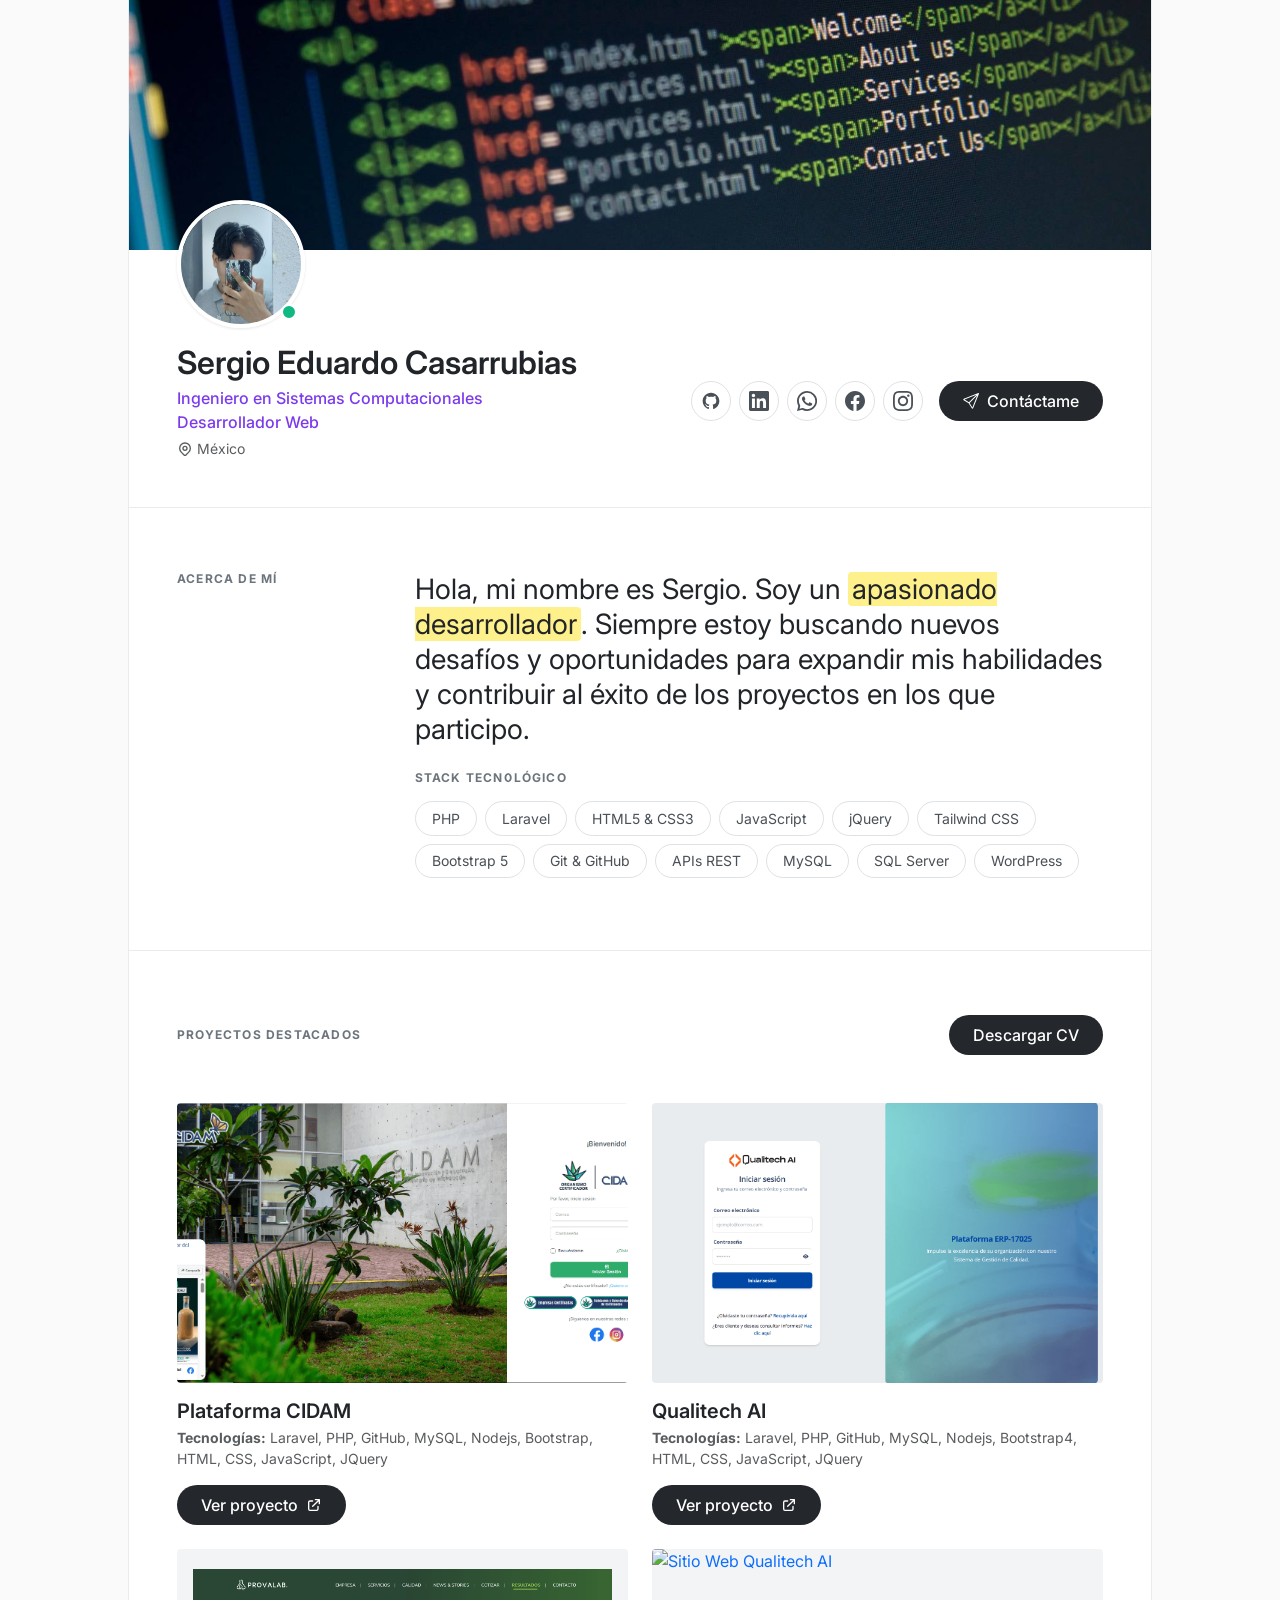
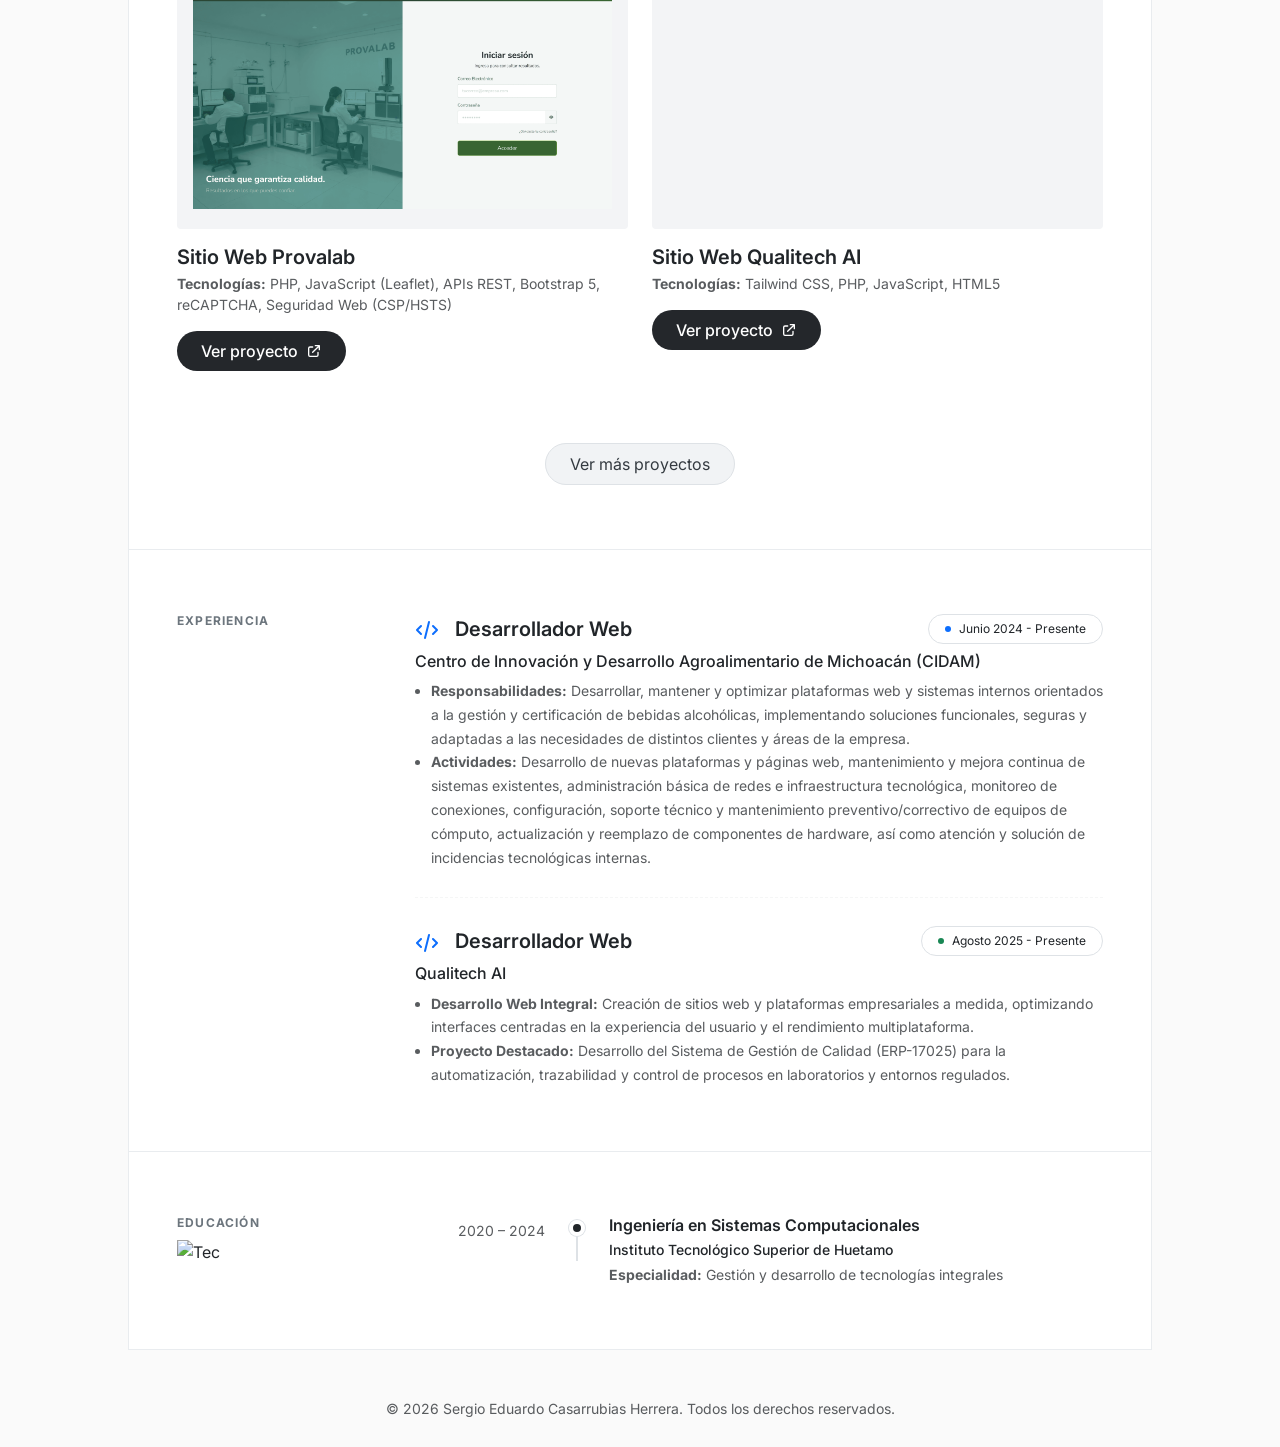
==== commit 900c4378: "fix: actividades en porafolio" ====
--- a/index.html
+++ b/index.html
@@ -331,7 +331,7 @@
                         </div>
                     </a>
                     <h3 class="fs-5 fw-semibold text-dark mb-1">Sistema de Citas - DIF Huetamo</h3>
-                   
+
                     <p class="text-muted small mb-3">
                         <strong>Tecnologías:</strong> HTML5, Bootstrap, CSS3, SQL Server
                     </p>
@@ -342,7 +342,7 @@
                                 d="M12 2C6.477 2 2 6.477 2 12c0 4.42 2.865 8.166 6.839 9.489.5.092.682-.217.682-.482 0-.237-.008-.866-.013-1.699-2.782.603-3.369-1.34-3.369-1.34-.454-1.156-1.11-1.462-1.11-1.462-.908-.62.069-.608.069-.608 1.003.07 1.531 1.03 1.531 1.03.892 1.529 2.341 1.087 2.91.831.092-.646.35-1.086.636-1.336-2.22-.253-4.555-1.11-4.555-4.943 0-1.091.39-1.984 1.029-2.683-.103-.253-.446-1.27.098-2.647 0 0 .84-.269 2.75 1.025A9.578 9.578 0 0112 6.836c.85.004 1.705.114 2.504.336 1.909-1.294 2.747-1.025 2.747-1.025.546 1.377.203 2.394.1 2.647.64.699 1.028 1.592 1.028 2.683 0 3.842-2.339 4.687-4.566 4.935.359.309.678.919.678 1.852 0 1.336-.012 2.415-.012 2.743 0 .267.18.578.688.48C19.138 20.161 22 16.418 22 12c0-5.523-4.477-10-10-10z" />
                         </svg>
                         Ver en GitHub
-                    </a> 
+                    </a>
                 </div>
 
                 <div class="col-12 col-md-6 work-card proyecto-extra" role="button">
@@ -354,14 +354,14 @@
                     <h3 class="fs-5 fw-semibold text-dark mb-1">Check Intime</h3>
                     <p class="text-muted small"><strong>Tecnologías:</strong> Visual Studio con Windows Forms, C#, SQL
                         Server</p>
-                     <a href="https://github.com/Sergio-eduardo500/check-intime.git" target="_blank"
+                    <a href="https://github.com/Sergio-eduardo500/check-intime.git" target="_blank"
                         class="btn-contacto rounded-pill btn-sm d-inline-flex align-items-center gap-2 px-4 py-2 text-decoration-none fw-medium">
                         <svg width="16" height="16" fill="currentColor" viewBox="0 0 24 24">
                             <path fill-rule="evenodd" clip-rule="evenodd"
                                 d="M12 2C6.477 2 2 6.477 2 12c0 4.42 2.865 8.166 6.839 9.489.5.092.682-.217.682-.482 0-.237-.008-.866-.013-1.699-2.782.603-3.369-1.34-3.369-1.34-.454-1.156-1.11-1.462-1.11-1.462-.908-.62.069-.608.069-.608 1.003.07 1.531 1.03 1.531 1.03.892 1.529 2.341 1.087 2.91.831.092-.646.35-1.086.636-1.336-2.22-.253-4.555-1.11-4.555-4.943 0-1.091.39-1.984 1.029-2.683-.103-.253-.446-1.27.098-2.647 0 0 .84-.269 2.75 1.025A9.578 9.578 0 0112 6.836c.85.004 1.705.114 2.504.336 1.909-1.294 2.747-1.025 2.747-1.025.546 1.377.203 2.394.1 2.647.64.699 1.028 1.592 1.028 2.683 0 3.842-2.339 4.687-4.566 4.935.359.309.678.919.678 1.852 0 1.336-.012 2.415-.012 2.743 0 .267.18.578.688.48C19.138 20.161 22 16.418 22 12c0-5.523-4.477-10-10-10z" />
                         </svg>
                         Ver en GitHub
-                    </a> 
+                    </a>
                 </div>
 
                 <div class="col-12 col-md-6 work-card proyecto-extra">
@@ -432,11 +432,18 @@
                         <h4 class="fs-6 text-dark mb-2">Centro de Innovación y Desarrollo Agroalimentario de Michoacán
                             (CIDAM)</h4>
 
-                        <ul class="text-muted small ps-3 mb-0" style="line-height: 1.7;">
-                            <li><strong>Responsabilidades:</strong> Desarrollar y mantener la plataforma web para la
-                                empresa para el uso de certificación de bebidas alcohólicas.</li>
-                            <li><strong>Actividades:</strong> Mejorar la eficiencia y el mantenimiento general de la
-                                plataforma.</li>
+                        <ul class="text-muted small ps-3 mb-0 line-1-7">
+                            <li> <strong>Responsabilidades:</strong> Desarrollar, mantener y optimizar plataformas web y
+                                sistemas internos orientados a la gestión y certificación de bebidas alcohólicas,
+                                implementando soluciones funcionales, seguras y adaptadas a las necesidades de distintos
+                                clientes y áreas de la empresa.</li>
+                            <li> <strong>Actividades:</strong> Desarrollo de nuevas plataformas y páginas web,
+                                mantenimiento y mejora continua de sistemas existentes, administración básica de redes e
+                                infraestructura tecnológica, monitoreo de conexiones,
+                                configuración, soporte técnico y mantenimiento
+                                preventivo/correctivo de equipos de cómputo,
+                                actualización y reemplazo de componentes de hardware, así como atención y solución de
+                                incidencias tecnológicas internas.</li>
                         </ul>
                     </div>
 
@@ -461,14 +468,14 @@
                                 Agosto 2025 - Presente </span>
                         </div>
                         <h4 class="fs-6 text-dark mb-2">Qualitech AI</h4>
-                        <ul class="text-muted small ps-3 mb-0" style="line-height: 1.7;">
-                            <li><strong>Proyecto Principal:</strong> Desarrollo del Sistema de Gestión de Calidad
+                        <ul class="text-muted small ps-3 mb-0 line-1-7">
+                            <li><strong>Desarrollo Web Integral:</strong> Creación de sitios web y
+                                plataformas empresariales a medida, optimizando interfaces centradas en la experiencia
+                                del usuario y el rendimiento multiplataforma.</li>
+                            <li><strong>Proyecto Destacado:</strong> Desarrollo del Sistema de Gestión de Calidad
                                 (ERP-17025) para la automatización, trazabilidad y control de procesos en laboratorios y
                                 entornos regulados.</li>
-                            <li><strong>Actividades:</strong> Creación de plataformas empresariales a medida, desarrollo
-                                de sitios web desde cero y optimización de interfaces centradas en la experiencia del
-                                usuario.</li>
-                            <li><strong>Tecnologías:</strong> PHP, Laravel, JavaScript, HTML5 y CSS3.</li>
+                            <!-- <li><strong>Tecnologías:</strong> PHP, Laravel, JavaScript, HTML5 y CSS3.</li> -->
                         </ul>
                     </div>
 
@@ -482,8 +489,8 @@
                     <h2 class="section-title">Educación</h2>
                     <img src="src/images/tec.png" alt="Tec" class="logo-tec">
                 </div>
-        
-                
+
+
                 <div class="col-12 col-md-9 timeline-container">
                     <div class="timeline-line"></div>
 
--- a/src/styles/style.css
+++ b/src/styles/style.css
@@ -94,7 +94,7 @@
     border-color: #ced4da;
 }
 .btn-contacto {
-    background: #343a40; /* gris oscuro elegante */
+    background: #24272b; /* gris oscuro elegante */
     color: #fff;
     border: none;
     border-radius: 50px;
@@ -226,7 +226,9 @@
     width: auto;
 }
 
-
+.line-1-7 {
+    line-height: 1.7;
+}
 
 @media (max-width: 767px) {
 
